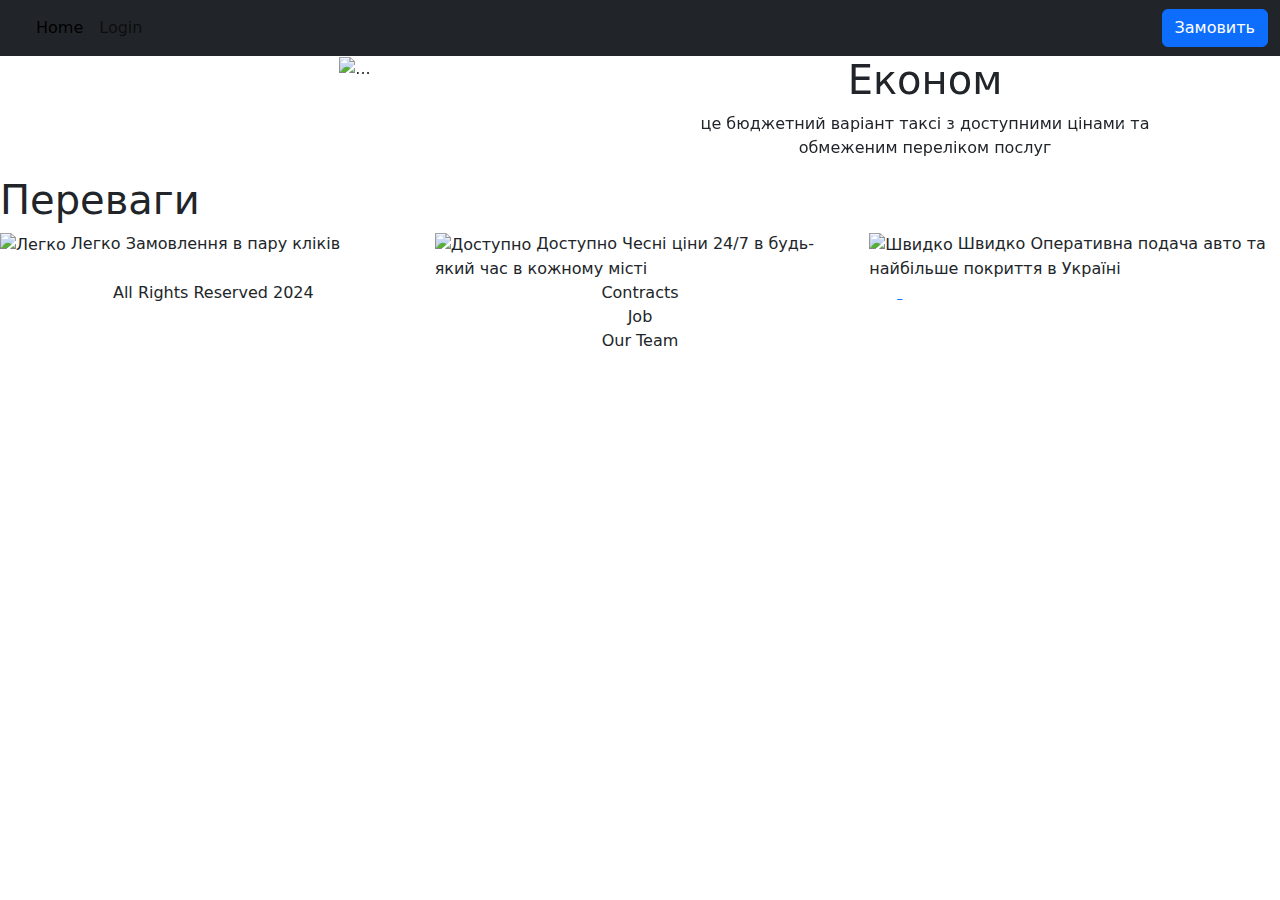
==== index.html @ 0f4dff02 "Add files via upload" ====
<!DOCTYPE html>
<html lang="en">

<head>
  <meta charset="UTF-8">
  <meta name="viewport" content="width=device-width, initial-scale=1.0">
  <link href="https://cdn.jsdelivr.net/npm/bootstrap@5.3.3/dist/css/bootstrap.min.css" rel="stylesheet"
    integrity="sha384-QWTKZyjpPEjISv5WaRU9OFeRpok6YctnYmDr5pNlyT2bRjXh0JMhjY6hW+ALEwIH" crossorigin="anonymous">
  <title>Taxi</title>
  <link rel="stylesheet" href="static/styles/mycss.css">
</head>

<body>
  <header>
    <nav class="navbar navbar-expand-lg bg-dark">
      <div class="container-fluid">
        <a class="navbar-brand" href="index.html"><img src="static/photos/logo.png" alt=""></a>
        <button class="navbar-toggler" type="button" data-bs-toggle="collapse" data-bs-target="#navbarNav"
          aria-controls="navbarNav" aria-expanded="false" aria-label="Toggle navigation">
          <span class="navbar-toggler-icon"></span>
        </button>
        <div class="collapse navbar-collapse" id="navbarNav">
          <ul class="navbar-nav">
            <li class="nav-item">
              <a class="nav-link active" aria-current="page" href="index.html">Home</a>
            </li>
            <li class="nav-item">
              <a class="nav-link" href="registration.html">Login</a>
            </li>
          </ul>
        </div>
        <div class="order">
          <li>
            <a href="order.html" class="btn btn-primary">Замовить</a>
          </li>
        </div>
      </div>
    </nav>
  </header>

  <section>
    <div class="container text-center">
      <div class="row">
        <div id="carouselExampleIndicators" class="carousel slide">
          <div class="carousel-indicators">
            <button type="button" data-bs-target="#carouselExampleIndicators" data-bs-slide-to="0" class="active"
              aria-current="true" aria-label="Slide 1"></button>
            <button type="button" data-bs-target="#carouselExampleIndicators" data-bs-slide-to="1"
              aria-label="Slide 2"></button>
            <button type="button" data-bs-target="#carouselExampleIndicators" data-bs-slide-to="2"
              aria-label="Slide 3"></button>
          </div>
          <div class="carousel-inner">
            <div class="carousel-item active">
              <div class="d-block w-100">
                <div class="row">
                  <div class="col-lg-6 col-md6">
                    <img src="static/photos/eco.png" class="w-100" alt="...">
                  </div>
                  <div class="col-lg-6 col-md6 slide-text">
                    <h1>Економ</h1>
                    <p>це бюджетний варіант таксі з доступними цінами та обмеженим переліком послуг
                    </p>
                  </div>
                </div>
              </div>
            </div>
            <div class="carousel-item">
              <div class="d-block w-100">
                <div class="row">
                  <div class="col-lg-6 col-md6">
                    <img src="static/photos/comf.png" class="w-100" alt="...">
                  </div>
                  <div class="col-lg-6 col-md6 slide-text">
                    <h1>Комфорт</h1>
                    <p>пропонує підвищений рівень комфорту, включаючи зручніші автомобілі, професійних водіїв і додаткові послуги. </p>
                  </div>
                </div>
              </div>
            </div>
            <div class="carousel-item">
              <div class="d-block w-100">
                <div class="row">
                  <div class="col-lg-6 col-md6">
                    <img src="static/photos/buis.png" class="w-100" alt="...">
                  </div>
                  <div class="col-lg-6 col-md6 slide-text">
                    <h1>Бізнес</h1>
                    <p>це преміум-сервіс таксі з розкішними автомобілями, висококваліфікованими водіями та додатковими послугами</p>
                  </div>
                </div>
              </div>
            </div>
          </div>
          <button class="carousel-control-prev" type="button" data-bs-target="#carouselExampleIndicators"
            data-bs-slide="prev">
            <span class="carousel-control-prev-icon" aria-hidden="true"></span>
            <span class="visually-hidden">Previous</span>
          </button>
          <button class="carousel-control-next" type="button" data-bs-target="#carouselExampleIndicators"
            data-bs-slide="next">
            <span class="carousel-control-next-icon" aria-hidden="true"></span>
            <span class="visually-hidden">Next</span>
          </button>
        </div>
      </div>
    </div>
  </section>
  <div class="section2">
    <div class="center-text">
      <h1>Переваги</h1>
    </div>
    <div class="row">
      <div class="col-sm-4 col-xs-12">
        <div class="advantage-item">
          <img src="static/photos/easy.webp" alt="Легко">
          <span class="advantage-title">Легко</span>
          <span class="advantage-desc">Замовлення в пару кліків</span>
        </div>
      </div>
      <div class="col-sm-4 col-xs-12">
        <div class="advantage-item">
          <img src="static/photos/card.webp" alt="Доступно">
          <span class="advantage-title">Доступно</span>
          <span class="advantage-desc">Чесні ціни 24/7 в будь-який час в кожному місті</span>
        </div>
      </div>
      <div class="col-sm-4 col-xs-12">
        <div class="advantage-item">
          <img src="static/photos/time.webp" alt="Швидко">
          <span class="advantage-title">Швидко</span>
          <span class="advantage-desc">Оперативна подача авто та найбільше покриття в Україні</span>
        </div>
      </div>
    </div>
  </div>
  <footer>
    <div class="container-fluid">
      <div class="row">
        <div class="col-lg-4 col-md-12 footer-text text-center">
          <p>All Rights Reserved 2024</p>
        </div>
        <div class="col-lg-4 col-md-12 footer-text text-center">
          <p>Contracts<br>Job<br>Our Team</p>
        </div>
        <div class="col-lg-4 col-md-12 media-links">
          <a href="#">
            <img style="width: 40px; margin-inline: 1em;" src="static/photos/yt.png" alt="">
          </a>
          <a href="https://t.me/Deadly_Vlad">
            <img style="width: 40px; margin-inline: 1em;" src="static/photos/tg.png" alt="">
          </a>
        </div>
      </div>
    </div>
  </footer>



  <script src="https://cdn.jsdelivr.net/npm/bootstrap@5.3.3/dist/js/bootstrap.bundle.min.js"
    integrity="sha384-YvpcrYf0tY3lHB60NNkmXc5s9fDVZLESaAA55NDzOxhy9GkcIdslK1eN7N6jIeHz"
    crossorigin="anonymous"></script>
</body>

</html>
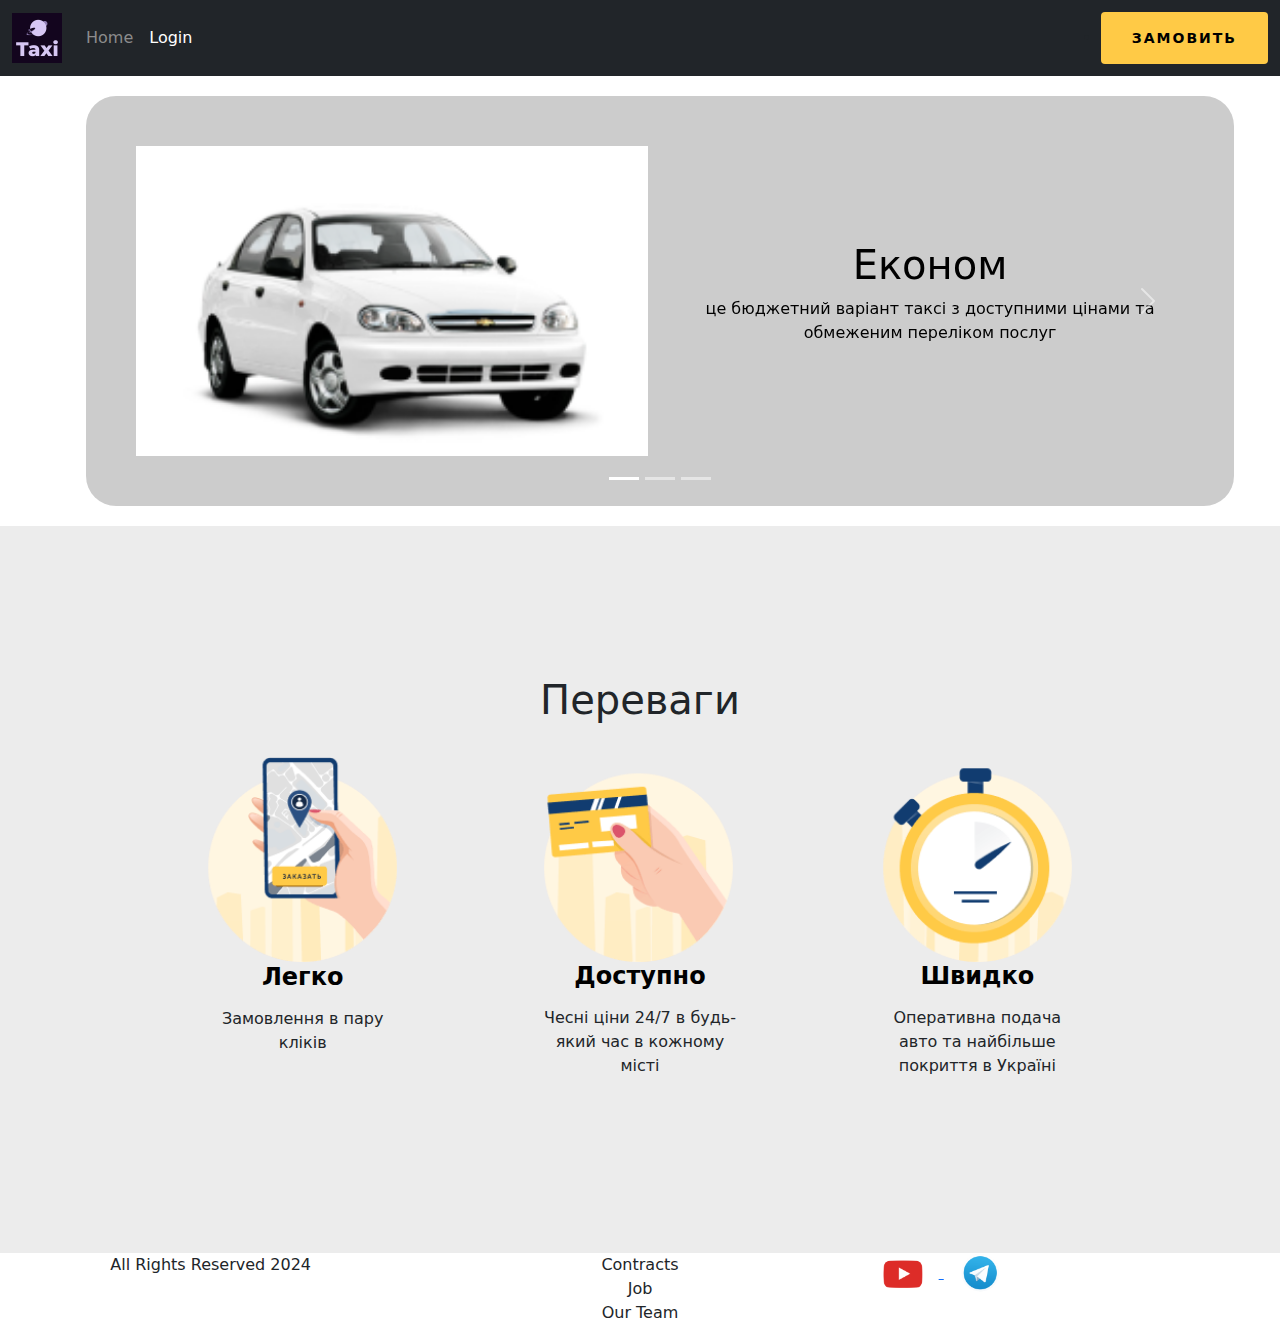
==== commit 950dd6b0: "Add files via upload" ====
--- a/index.html
+++ b/index.html
@@ -7,14 +7,14 @@
   <link href="https://cdn.jsdelivr.net/npm/bootstrap@5.3.3/dist/css/bootstrap.min.css" rel="stylesheet"
     integrity="sha384-QWTKZyjpPEjISv5WaRU9OFeRpok6YctnYmDr5pNlyT2bRjXh0JMhjY6hW+ALEwIH" crossorigin="anonymous">
   <title>Taxi</title>
-  <link rel="stylesheet" href="static/styles/mycss.css">
+  <link rel="stylesheet" href="mycss.css">
 </head>
 
 <body>
   <header>
     <nav class="navbar navbar-expand-lg bg-dark">
       <div class="container-fluid">
-        <a class="navbar-brand" href="index.html"><img src="static/photos/logo.png" alt=""></a>
+        <a class="navbar-brand" href="index.html"><img src="logo.png" alt=""></a>
         <button class="navbar-toggler" type="button" data-bs-toggle="collapse" data-bs-target="#navbarNav"
           aria-controls="navbarNav" aria-expanded="false" aria-label="Toggle navigation">
           <span class="navbar-toggler-icon"></span>
@@ -55,7 +55,7 @@
               <div class="d-block w-100">
                 <div class="row">
                   <div class="col-lg-6 col-md6">
-                    <img src="static/photos/eco.png" class="w-100" alt="...">
+                    <img src="eco.png" class="w-100" alt="...">
                   </div>
                   <div class="col-lg-6 col-md6 slide-text">
                     <h1>Економ</h1>
@@ -69,7 +69,7 @@
               <div class="d-block w-100">
                 <div class="row">
                   <div class="col-lg-6 col-md6">
-                    <img src="static/photos/comf.png" class="w-100" alt="...">
+                    <img src="comf.png" class="w-100" alt="...">
                   </div>
                   <div class="col-lg-6 col-md6 slide-text">
                     <h1>Комфорт</h1>
@@ -82,7 +82,7 @@
               <div class="d-block w-100">
                 <div class="row">
                   <div class="col-lg-6 col-md6">
-                    <img src="static/photos/buis.png" class="w-100" alt="...">
+                    <img src="buis.png" class="w-100" alt="...">
                   </div>
                   <div class="col-lg-6 col-md6 slide-text">
                     <h1>Бізнес</h1>
@@ -113,21 +113,21 @@
     <div class="row">
       <div class="col-sm-4 col-xs-12">
         <div class="advantage-item">
-          <img src="static/photos/easy.webp" alt="Легко">
+          <img src="easy.webp" alt="Легко">
           <span class="advantage-title">Легко</span>
           <span class="advantage-desc">Замовлення в пару кліків</span>
         </div>
       </div>
       <div class="col-sm-4 col-xs-12">
         <div class="advantage-item">
-          <img src="static/photos/card.webp" alt="Доступно">
+          <img src="card.webp" alt="Доступно">
           <span class="advantage-title">Доступно</span>
           <span class="advantage-desc">Чесні ціни 24/7 в будь-який час в кожному місті</span>
         </div>
       </div>
       <div class="col-sm-4 col-xs-12">
         <div class="advantage-item">
-          <img src="static/photos/time.webp" alt="Швидко">
+          <img src="time.webp" alt="Швидко">
           <span class="advantage-title">Швидко</span>
           <span class="advantage-desc">Оперативна подача авто та найбільше покриття в Україні</span>
         </div>
@@ -145,10 +145,10 @@
         </div>
         <div class="col-lg-4 col-md-12 media-links">
           <a href="#">
-            <img style="width: 40px; margin-inline: 1em;" src="static/photos/yt.png" alt="">
+            <img style="width: 40px; margin-inline: 1em;" src="yt.png" alt="">
           </a>
           <a href="https://t.me/Deadly_Vlad">
-            <img style="width: 40px; margin-inline: 1em;" src="static/photos/tg.png" alt="">
+            <img style="width: 40px; margin-inline: 1em;" src="tg.png" alt="">
           </a>
         </div>
       </div>
--- a/mycss.css
+++ b/mycss.css
@@ -0,0 +1,126 @@
+@import url('https://fonts.googleapis.com/css2?family=Poppins:ital,wght@0,100;0,200;0,300;0,400;0,500;0,600;0,700;0,800;0,900;1,100;1,200;1,300;1,400;1,500;1,600;1,700;1,800;1,900&display=swap');
+
+body {
+    background-image: url(https://taxi838.ua/taxi838/images/banner-img.png);
+}
+
+.card {
+    top: 20px;
+    height: 450px;
+}
+
+.nav-link {
+    color: white;
+}
+
+.navbar-nav .nav-link.active {
+    color: rgb(140, 140, 140)
+}
+
+.navbar-brand img {
+    width: 50px;
+    height: 50px;
+}
+
+.navbar-toggler {
+    background-color: rgb(140, 140, 140);
+}
+
+.card>img {
+    height: 222;
+}
+
+.slide-text {
+    color: black;
+    margin: auto auto;
+}
+
+.carousel {
+    margin: 20px;
+    padding: 50px;
+    background: rgba(0, 0, 0, .2);
+    border-radius: 30px;
+}
+
+.section2 {
+    margin: auto auto;
+    padding: 150px;
+    position: relative;
+    text-align: center;
+    background: rgb(236, 236, 236);
+}
+
+.row .advantage-item {
+    padding: 25px;
+    display: -webkit-box;
+    display: -ms-flexbox;
+    display: flex;
+    -webkit-box-orient: vertical;
+    -webkit-box-direction: normal;
+    -ms-flex-direction: column;
+    flex-direction: column;
+    text-align: center;
+    -webkit-box-pack: center;
+    -ms-flex-pack: center;
+    justify-content: center;
+    max-width: 255px;
+    margin-right: auto;
+    margin-left: auto;
+}
+
+.row .advantage-title {
+    color: black;
+    font-size: 24px;
+    line-height: 1.2;
+    margin-bottom: 16px;
+    font-weight: 600;
+}
+
+.row {
+    margin-left: -16px !important;
+    margin-right: -16px !important;
+    box-sizing: border-box;
+    display: -webkit-box;
+    display: -ms-flexbox;
+    display: flex;
+    -webkit-box-flex: 0;
+    -ms-flex: 0 1 auto;
+    flex: 0 1 auto;
+    -webkit-box-orient: horizontal;
+    -webkit-box-direction: normal;
+    -ms-flex-direction: row;
+    flex-direction: row;
+    -ms-flex-wrap: wrap;
+    flex-wrap: wrap;
+    margin-right: -.5rem;
+    margin-left: -.5rem;
+}
+
+.col-sm-4 {
+    flex-basis: 33.33333333%;
+    max-width: 33.33333333%;
+    box-sizing: border-box;
+    -webkit-box-flex: 0;
+    -ms-flex: 0 0 auto;
+    flex: 0 0 auto;
+    padding-right: .5rem;
+    padding-left: .5rem;
+}
+
+.btn-primary {
+    color: black;
+    padding: 13px 30px;
+    display: inline-block;
+    background: #ffca46;
+    border-radius: 4px;
+    display: inline-block;
+    text-transform: uppercase;
+    text-align: center;
+    font-size: 14px;
+    font-weight: 800;
+    line-height: 24px;
+    letter-spacing: 2px;
+    -webkit-transition: all .3s ease;
+    transition: all .3s ease;
+    border-color: transparent;
+}